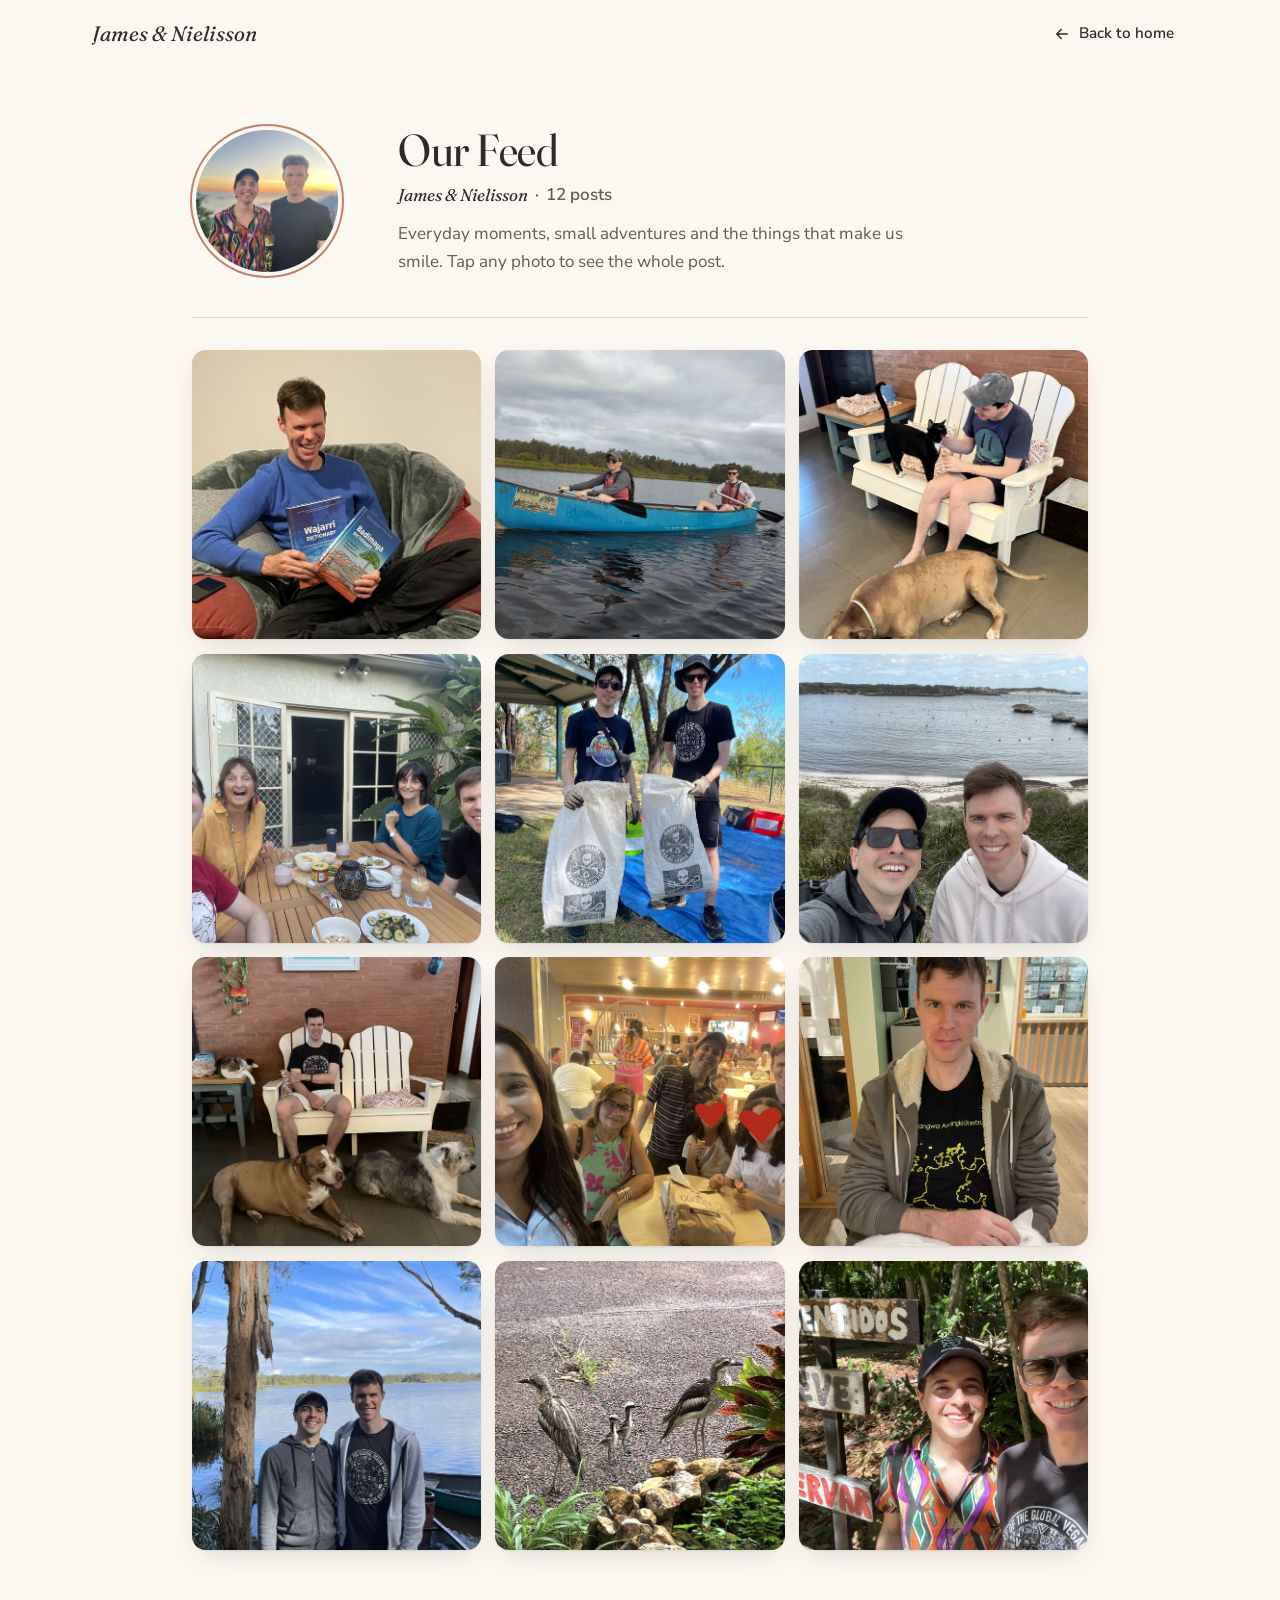
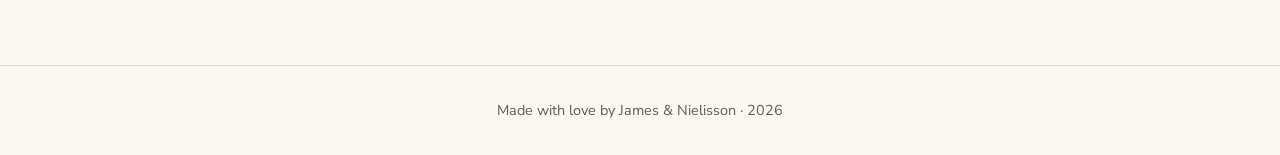
==== feed.html @ 9d200702 "all files" ====
<!doctype html>
<html lang="en">
<head>
  <meta charset="utf-8">
  <meta name="viewport" content="width=device-width, initial-scale=1">
  <!-- The title is filled in from js/content.js -->
  <title>Our Feed</title>
  <meta name="description" content="Little snapshots from our everyday life.">
  <meta name="theme-color" content="#FBF7F1">

  <link rel="preconnect" href="https://fonts.googleapis.com">
  <link rel="preconnect" href="https://fonts.gstatic.com" crossorigin>
  <link rel="stylesheet" href="https://fonts.googleapis.com/css2?family=Fraunces:ital,opsz,wght@0,9..144,400;0,9..144,500;1,9..144,400&family=Nunito+Sans:opsz,wght@6..12,400;6..12,600;6..12,700&display=swap">
  <link rel="stylesheet" href="css/styles.css">
</head>
<body>
  <a class="skip-link" href="#main">Skip to content</a>

  <!-- ============ TOP BAR ============ -->
  <header class="site-header" id="site-header">
    <nav class="nav container" aria-label="Main">
      <a class="nav__brand" href="index.html" data-content="names"></a>
      <a class="feed-back" href="index.html#feed" id="feed-back">
        <svg aria-hidden="true" viewBox="0 0 24 24" width="18" height="18"><path d="M19 12H5m0 0 6-6m-6 6 6 6" fill="none" stroke="currentColor" stroke-width="2" stroke-linecap="round" stroke-linejoin="round"/></svg>
        <span></span>
      </a>
    </nav>
  </header>

  <main id="main" class="feed-page">
    <div class="container container--feed">
      <!-- ============ PROFILE ============ -->
      <header class="feed-profile">
        <img class="feed-profile__avatar" id="feed-avatar" src="" alt="">
        <div>
          <h1 class="feed-profile__title" id="feed-page-title"></h1>
          <p class="feed-profile__meta">
            <span class="feed-profile__names" data-content="names"></span>
            <span aria-hidden="true">·</span>
            <span id="feed-count"></span>
          </p>
          <p class="feed-profile__intro" id="feed-page-intro"></p>
        </div>
      </header>

      <!-- ============ ALL POSTS ============ -->
      <ul class="feed-grid" id="feed-page-grid" role="list"></ul>
      <p class="feed-empty" id="feed-empty" hidden>No posts yet. Check back soon!</p>
    </div>
  </main>

  <footer class="site-footer">
    <div class="container">
      <p><span id="footer-text"></span> · <span id="footer-year"></span></p>
    </div>
  </footer>

  <!-- ============ ONE POST (opens over the page) ============ -->
  <dialog class="post-dialog" id="post-dialog" aria-label="Post">
    <div class="post-dialog__panel">
      <figure class="post-dialog__media" id="post-media">
        <img id="post-img" src="" alt="" draggable="false">
      </figure>
      <div class="post-dialog__body">
        <header class="post-dialog__header">
          <img class="post-dialog__avatar" id="post-avatar" src="" alt="">
          <div class="post-dialog__who">
            <strong data-content="names"></strong>
            <span id="post-place"></span>
          </div>
          <button class="icon-button" type="button" data-close-post aria-label="Close post">
            <svg aria-hidden="true" viewBox="0 0 24 24" width="22" height="22"><path d="M6 6l12 12M18 6 6 18" fill="none" stroke="currentColor" stroke-width="2" stroke-linecap="round"/></svg>
          </button>
        </header>
        <div class="post-dialog__text" id="post-text"></div>
        <footer class="post-dialog__footer">
          <time class="post-dialog__date" id="post-date"></time>
          <div class="post-dialog__nav">
            <button class="icon-button" type="button" id="post-prev" aria-label="Previous post">
              <svg aria-hidden="true" viewBox="0 0 24 24" width="22" height="22"><path d="M15 5l-7 7 7 7" fill="none" stroke="currentColor" stroke-width="2" stroke-linecap="round" stroke-linejoin="round"/></svg>
            </button>
            <span class="post-dialog__counter" id="post-counter" aria-live="polite"></span>
            <button class="icon-button" type="button" id="post-next" aria-label="Next post">
              <svg aria-hidden="true" viewBox="0 0 24 24" width="22" height="22"><path d="M9 5l7 7-7 7" fill="none" stroke="currentColor" stroke-width="2" stroke-linecap="round" stroke-linejoin="round"/></svg>
            </button>
          </div>
        </footer>
      </div>
    </div>
  </dialog>

  <noscript>
    <p class="noscript">This website needs JavaScript turned on to show its content.</p>
  </noscript>

  <!-- Your content first, then the code that builds the page from it -->
  <script src="js/content.js"></script>
  <script src="js/feed-posts.js"></script>
  <script src="js/feed.js"></script>
</body>
</html>
---- css/styles.css ----
/* =====================================================================
   STYLES
   Colours and fonts are defined once below (":root") — change them
   there and the whole site follows.
   ===================================================================== */

:root {
  /* Colours */
  --cream: #fbf7f1;       /* page background */
  --sand: #f3ebdf;        /* tinted section background */
  --beige: #e4d6c2;       /* lines & borders */
  --ink: #2f2a25;         /* main text */
  --muted: #655a50;       /* softer text */
  --sage: #7a8f6f;        /* decorative green */
  --sage-dark: #4c5f45;   /* buttons, links */
  --sage-darker: #3c4c36;
  --clay: #c08268;        /* decorative accent */
  --clay-dark: #8c5039;   /* small accent text */
  --white: #fff;

  /* Fonts */
  --font-heading: "Fraunces", Georgia, "Times New Roman", serif;
  --font-body: "Nunito Sans", "Segoe UI", system-ui, -apple-system, Arial, sans-serif;

  /* Sizes */
  --radius: 18px;
  --radius-lg: 28px;
  --shadow: 0 1px 2px rgba(47, 42, 37, .06), 0 10px 30px -12px rgba(47, 42, 37, .22);
  --shadow-lg: 0 2px 4px rgba(47, 42, 37, .06), 0 24px 50px -20px rgba(47, 42, 37, .35);
  --header-h: 68px;
  --gutter: clamp(1rem, 4vw, 2rem);
  --section-space: clamp(4rem, 9vw, 7.5rem);
  --ease: cubic-bezier(.2, .7, .2, 1);
}

/* ---------- Base ---------- */
*, *::before, *::after { box-sizing: border-box; }

html {
  scroll-behavior: smooth;
  scroll-padding-top: var(--header-h);
  -webkit-text-size-adjust: 100%;
}

body {
  margin: 0;
  background: var(--cream);
  color: var(--ink);
  font-family: var(--font-body);
  font-size: clamp(1rem, .96rem + .2vw, 1.0625rem);
  line-height: 1.7;
  -webkit-font-smoothing: antialiased;
}

img { display: block; max-width: 100%; height: auto; }
figure { margin: 0; }
h1, h2, h3 {
  font-family: var(--font-heading);
  font-weight: 400;
  line-height: 1.15;
  margin: 0 0 .5em;
  letter-spacing: -.01em;
  font-variation-settings: "opsz" 96;
}
p { margin: 0 0 1em; }
p:last-child { margin-bottom: 0; }
a { color: var(--sage-dark); }
:where(ul[role="list"]) { list-style: none; margin: 0; padding: 0; }
button { font: inherit; color: inherit; }

:focus-visible {
  outline: 3px solid var(--clay);
  outline-offset: 3px;
  border-radius: 6px;
}

.visually-hidden {
  position: absolute !important;
  width: 1px; height: 1px;
  overflow: hidden; clip: rect(0 0 0 0);
  white-space: nowrap;
}

.skip-link {
  position: absolute; left: 1rem; top: -100px; z-index: 100;
  background: var(--sage-dark); color: var(--white);
  padding: .6rem 1rem; border-radius: 8px; text-decoration: none;
}
.skip-link:focus { top: 1rem; }

.container {
  width: 100%;
  max-width: 1160px;
  margin-inline: auto;
  padding-inline: var(--gutter);
}
.container--narrow { max-width: 880px; }

/* ---------- Buttons ---------- */
.button {
  display: inline-flex; align-items: center; gap: .6rem;
  min-height: 48px;
  padding: .8rem 1.6rem;
  border: 2px solid var(--sage-dark);
  border-radius: 999px;
  background: var(--sage-dark);
  color: var(--white);
  font-weight: 700;
  letter-spacing: .01em;
  text-decoration: none;
  cursor: pointer;
  transition: background-color .25s var(--ease), transform .25s var(--ease), box-shadow .25s var(--ease);
}
.button:hover { background: var(--sage-darker); border-color: var(--sage-darker); transform: translateY(-2px); box-shadow: var(--shadow); }
.button--ghost { background: transparent; color: var(--sage-dark); }
.button--ghost:hover { background: var(--sage-dark); color: var(--white); }

.icon-button {
  display: inline-grid; place-items: center;
  width: 48px; height: 48px;
  flex-shrink: 0;
  border: 0; border-radius: 50%;
  background: var(--sand);
  color: var(--ink);
  cursor: pointer;
  transition: background-color .2s, transform .2s;
}
.icon-button:hover { background: var(--beige); }
.icon-button--light { background: rgba(255, 255, 255, .14); color: var(--white); }
.icon-button--light:hover { background: rgba(255, 255, 255, .28); }

/* ---------- Header / menu ---------- */
.site-header {
  position: sticky; top: 0; z-index: 50;
  height: var(--header-h);
  background: rgba(251, 247, 241, .86);
  -webkit-backdrop-filter: saturate(1.4) blur(12px);
  backdrop-filter: saturate(1.4) blur(12px);
  border-bottom: 1px solid transparent;
  transition: border-color .3s, box-shadow .3s;
}
.site-header.is-scrolled { border-bottom-color: var(--beige); box-shadow: 0 6px 20px -16px rgba(47, 42, 37, .4); }

.nav { display: flex; align-items: center; justify-content: space-between; height: 100%; }
.nav__brand {
  font-family: var(--font-heading);
  font-style: italic;
  font-size: 1.3rem;
  color: var(--ink);
  text-decoration: none;
  white-space: nowrap;
  overflow: hidden;
  text-overflow: ellipsis;
}
.nav__menu { display: flex; gap: .25rem; list-style: none; margin: 0; padding: 0; }
.nav__menu a {
  position: relative;
  display: block;
  padding: .55rem .9rem;
  border-radius: 999px;
  color: var(--ink);
  font-weight: 600;
  font-size: .95rem;
  text-decoration: none;
  transition: background-color .2s, color .2s;
}
.nav__menu a:hover { background: var(--sand); }
.nav__menu a.is-active { color: var(--sage-dark); background: #e8ede3; }

.nav__toggle {
  display: none;
  width: 48px; height: 48px;
  border: 0; border-radius: 50%;
  background: transparent;
  cursor: pointer;
}
.nav__toggle-bars,
.nav__toggle-bars::before,
.nav__toggle-bars::after {
  display: block;
  width: 22px; height: 2px;
  margin-inline: auto;
  background: var(--ink);
  border-radius: 2px;
  transition: transform .3s var(--ease), opacity .2s;
}
.nav__toggle-bars { position: relative; }
.nav__toggle-bars::before, .nav__toggle-bars::after { content: ""; position: absolute; left: 0; }
.nav__toggle-bars::before { top: -7px; }
.nav__toggle-bars::after { top: 7px; }
.nav__toggle[aria-expanded="true"] .nav__toggle-bars { background: transparent; }
.nav__toggle[aria-expanded="true"] .nav__toggle-bars::before { transform: translateY(7px) rotate(45deg); }
.nav__toggle[aria-expanded="true"] .nav__toggle-bars::after { transform: translateY(-7px) rotate(-45deg); }

@media (max-width: 760px) {
  .nav__toggle { display: block; }
  .nav__menu {
    position: absolute; left: 0; right: 0; top: var(--header-h);
    flex-direction: column; gap: 0;
    padding: .5rem var(--gutter) 1.25rem;
    background: var(--cream);
    border-bottom: 1px solid var(--beige);
    box-shadow: 0 20px 30px -20px rgba(47, 42, 37, .35);
    visibility: hidden;
    opacity: 0;
    transform: translateY(-8px);
    transition: opacity .25s var(--ease), transform .25s var(--ease), visibility 0s .25s;
  }
  .nav__menu.is-open { visibility: visible; opacity: 1; transform: none; transition-delay: 0s; }
  .nav__menu a { padding: .9rem 1rem; font-size: 1.05rem; border-radius: 12px; }
}

/* ---------- Sections ---------- */
.section { padding-block: var(--section-space); }
.section--tint { background: var(--sand); }

.section__header { text-align: center; max-width: 640px; margin: 0 auto clamp(2.5rem, 5vw, 3.5rem); }
.section__title { font-size: clamp(2rem, 1.5rem + 2.2vw, 3rem); }
.section__title::after {
  content: "";
  display: block;
  width: 48px; height: 2px;
  margin: .9rem auto 0;
  background: var(--clay);
  border-radius: 2px;
}
.section__intro { color: var(--muted); font-size: 1.08em; }

.eyebrow {
  margin-bottom: .9rem;
  color: var(--clay-dark);
  font-size: .85rem;
  font-weight: 700;
  letter-spacing: .14em;
  text-transform: uppercase;
}

/* ---------- 1. Hero ---------- */
.hero { padding-block: clamp(2.5rem, 6vw, 5rem) clamp(4rem, 8vw, 6rem); overflow: hidden; }
.hero__inner {
  display: grid;
  grid-template-columns: 1.05fr .95fr;
  align-items: center;
  gap: clamp(2rem, 6vw, 5rem);
}
.hero__title { font-size: clamp(2.6rem, 1.6rem + 4.4vw, 4.6rem); margin-bottom: 1.4rem; }
.hero__intro { max-width: 34rem; color: var(--muted); font-size: 1.15em; margin-bottom: 2.2rem; }

.hero__media { position: relative; max-width: 480px; justify-self: center; width: 100%; }
.hero__media::before {           /* soft offset outline behind the photo */
  content: "";
  position: absolute; inset: 0;
  border: 1.5px solid var(--clay);
  border-radius: 999px 999px var(--radius-lg) var(--radius-lg);
  transform: translate(18px, 18px);
  opacity: .55;
}
.hero__media::after {            /* small decorative circle */
  content: "";
  position: absolute;
  width: 110px; height: 110px;
  left: -40px; bottom: 12%;
  border-radius: 50%;
  background: #dfe5d6;
  z-index: -1;
}
.hero__media img {
  position: relative;
  width: 100%;
  aspect-ratio: 4 / 5;
  object-fit: cover;
  border-radius: 999px 999px var(--radius-lg) var(--radius-lg);
  box-shadow: var(--shadow-lg);
  background: var(--sand);
}

@media (max-width: 820px) {
  .hero__inner { grid-template-columns: 1fr; text-align: center; }
  .hero__intro { margin-inline: auto; }
  .hero__media { order: -1; max-width: min(300px, 72vw); }
  .hero__media::before { transform: translate(12px, 12px); }
  .hero__media::after { width: 80px; height: 80px; left: -24px; }
}

/* ---------- 2. Video ---------- */
.video__frame {
  position: relative;
  aspect-ratio: 16 / 9;
  border-radius: var(--radius-lg);
  overflow: hidden;
  background: #2f2a25;
  box-shadow: var(--shadow-lg);
}
.video__frame video,
.video__frame iframe {
  position: absolute; inset: 0;
  width: 100%; height: 100%;
  border: 0;
  background: #000;
}
.video__frame video { object-fit: contain; }
.video__soon {
  position: absolute; inset: 0;
  display: grid; place-content: center; justify-items: center;
  gap: 1rem;
  padding: 1.5rem;
  text-align: center;
  color: var(--ink);
  background:
    radial-gradient(circle at 75% 25%, rgba(255, 255, 255, .6) 0 12%, transparent 12.5%),
    linear-gradient(160deg, #efe4d4, #d9c3a8);
}
.video__soon-icon {
  display: grid; place-items: center;
  width: 72px; height: 72px;
  border-radius: 50%;
  background: var(--white);
  color: var(--sage-dark);
  box-shadow: var(--shadow);
}
.video__soon p { font-family: var(--font-heading); font-size: clamp(1.1rem, 1rem + .8vw, 1.5rem); margin: 0; }
.video__caption { margin-top: 1.25rem; text-align: center; color: var(--muted); font-style: italic; }

/* ---------- 3. Story ---------- */
.story__chapters { display: grid; gap: clamp(3.5rem, 8vw, 6rem); }
.chapter {
  display: grid;
  grid-template-columns: 1fr 1fr;
  align-items: center;
  gap: clamp(2rem, 6vw, 5rem);
}
.chapter:nth-child(even) .chapter__media { order: 2; }
.chapter__media { position: relative; }
.chapter__media img {
  width: 100%;
  aspect-ratio: 4 / 5;
  max-height: 560px;
  object-fit: cover;
  border-radius: var(--radius-lg);
  box-shadow: var(--shadow);
  background: var(--sand);
}
.chapter__number {
  display: block;
  margin-bottom: .6rem;
  font-family: var(--font-heading);
  font-style: italic;
  font-size: 1.05rem;
  color: var(--clay-dark);
}
.chapter__title { font-size: clamp(1.7rem, 1.3rem + 1.6vw, 2.4rem); }
.chapter__text { color: var(--muted); max-width: 32rem; }

@media (max-width: 760px) {
  .chapter { grid-template-columns: 1fr; gap: 1.5rem; }
  .chapter:nth-child(even) .chapter__media { order: 0; }
  .chapter__media img { aspect-ratio: 4 / 3; }
}

/* ---------- 4. Albums ---------- */
.albums__grid {
  display: grid;
  grid-template-columns: repeat(auto-fill, minmax(min(100%, 300px), 1fr));
  gap: clamp(1.25rem, 3vw, 2rem);
}
.album-card {
  position: relative;
  display: flex; flex-direction: column;
  height: 100%;
  background: var(--white);
  border-radius: var(--radius);
  overflow: hidden;
  box-shadow: var(--shadow);
  transition: transform .35s var(--ease), box-shadow .35s var(--ease);
}
.album-card:hover, .album-card:focus-within { transform: translateY(-6px); box-shadow: var(--shadow-lg); }
.album-card__cover { position: relative; overflow: hidden; aspect-ratio: 4 / 3; background: var(--sand); }
.album-card__cover img {
  width: 100%; height: 100%;
  object-fit: cover;
  transition: transform .6s var(--ease);
}
.album-card:hover .album-card__cover img { transform: scale(1.05); }
.album-card__count {
  position: absolute; right: .8rem; top: .8rem;
  display: inline-flex; align-items: center; gap: .35rem;
  padding: .3rem .7rem;
  border-radius: 999px;
  background: rgba(255, 255, 255, .92);
  color: var(--ink);
  font-size: .8rem; font-weight: 700;
}
.album-card__body { display: flex; flex-direction: column; flex: 1; padding: 1.4rem 1.5rem 1.5rem; }
.album-card__title { font-size: 1.45rem; margin-bottom: .3rem; }
.album-card__desc { color: var(--muted); margin-bottom: 1.2rem; }
.album-card__open {
  margin-top: auto;
  align-self: flex-start;
  display: inline-flex; align-items: center; gap: .45rem;
  padding: 0;
  border: 0;
  background: none;
  color: var(--sage-dark);
  font-weight: 700;
  cursor: pointer;
}
.album-card__open::after {       /* makes the whole card clickable */
  content: "";
  position: absolute; inset: 0;
  border-radius: var(--radius);
}
.album-card__open:focus-visible { outline: none; }
.album-card__open:focus-visible::after { outline: 3px solid var(--clay); outline-offset: 3px; }
.album-card__open svg { transition: transform .3s var(--ease); }
.album-card:hover .album-card__open svg { transform: translateX(4px); }

/* ---------- Album dialog ---------- */
dialog { padding: 0; border: 0; color: inherit; }
dialog::backdrop { background: rgba(35, 31, 27, .6); }

.album-dialog {
  width: min(1100px, calc(100% - 2rem));
  max-width: none;
  max-height: calc(100dvh - 2rem);
  border-radius: var(--radius-lg);
  background: var(--cream);
  box-shadow: var(--shadow-lg);
  overflow: hidden;
}
.album-dialog[open] { display: flex; animation: pop-in .3s var(--ease); }
.album-dialog::backdrop { -webkit-backdrop-filter: blur(4px); backdrop-filter: blur(4px); }
.album-dialog__panel { display: flex; flex-direction: column; width: 100%; max-height: calc(100dvh - 2rem); }
.album-dialog__header {
  display: flex; align-items: flex-start; justify-content: space-between; gap: 1rem;
  padding: 1.5rem clamp(1.25rem, 3vw, 2rem) 1.25rem;
  border-bottom: 1px solid var(--beige);
}
.album-dialog__title { font-size: clamp(1.6rem, 1.3rem + 1.2vw, 2.2rem); margin-bottom: .2rem; }
.album-dialog__desc { color: var(--muted); }
.album-dialog__grid {
  display: grid;
  grid-template-columns: repeat(auto-fill, minmax(min(46%, 200px), 1fr));
  gap: .75rem;
  padding: clamp(1rem, 3vw, 2rem);
  overflow-y: auto;
  overscroll-behavior: contain;
}
.thumb {
  display: block;
  width: 100%;
  aspect-ratio: 1;
  padding: 0;
  border: 0;
  border-radius: 12px;
  overflow: hidden;
  background: var(--sand);
  cursor: zoom-in;
}
.thumb img { width: 100%; height: 100%; object-fit: cover; transition: transform .45s var(--ease), opacity .3s; }
.thumb:hover img { transform: scale(1.06); opacity: .92; }
.album-photo { display: flex; flex-direction: column; gap: .45rem; }
.album-photo__caption { margin: 0; padding: 0 .15rem; font-size: .9rem; line-height: 1.4; color: var(--muted); }

@media (max-width: 600px) {
  .album-dialog { width: 100%; max-height: 100dvh; height: 100dvh; border-radius: 0; margin: 0; }
  .album-dialog__panel { max-height: 100dvh; }
  .album-dialog__grid { gap: .5rem; }
}

/* ---------- Photo viewer ---------- */
.viewer {
  width: 100%; height: 100%;
  max-width: none; max-height: none;
  margin: 0;
  background: rgb(24, 21, 18);
  color: var(--white);
}
.viewer[open] { display: grid; grid-template-rows: auto 1fr; animation: fade-in .25s ease; }
.viewer::backdrop { background: transparent; }
.viewer__top {
  display: flex; align-items: center; justify-content: space-between;
  padding: .75rem clamp(.75rem, 3vw, 1.5rem);
}
.viewer__counter { margin: 0; font-size: .95rem; letter-spacing: .06em; opacity: .85; }
.viewer__stage {
  display: flex; flex-direction: column; align-items: center; justify-content: center;
  gap: .9rem;
  min-height: 0;
  padding: 0 clamp(.5rem, 8vw, 6.5rem) clamp(1rem, 3vw, 2rem);
  touch-action: pan-y pinch-zoom;
}
.viewer__img {
  max-width: 100%;
  max-height: calc(100dvh - 9rem);
  width: auto; height: auto;
  object-fit: contain;
  border-radius: 6px;
  user-select: none;
  -webkit-user-drag: none;
  transition: opacity .2s ease;
}
.viewer__img.is-loading { opacity: 0; }
.viewer__caption {
  max-width: 44rem;
  min-height: 1.5em;
  text-align: center;
  font-family: var(--font-heading);
  font-style: italic;
  font-size: 1.1rem;
  opacity: .9;
}
.viewer__nav {
  position: fixed; top: 50%;
  width: 56px; height: 56px;
  transform: translateY(-50%);
}
.viewer__nav--prev { left: clamp(.5rem, 2vw, 1.5rem); }
.viewer__nav--next { right: clamp(.5rem, 2vw, 1.5rem); }
.viewer__nav[hidden] { display: none; }

@media (max-width: 600px) {
  .viewer__stage { padding-inline: .5rem; padding-bottom: 5.5rem; }
  .viewer__img { max-height: calc(100dvh - 12rem); }
  .viewer__nav { top: auto; bottom: 1.25rem; transform: none; }
  .viewer__nav--prev { left: calc(50% - 72px); }
  .viewer__nav--next { right: calc(50% - 72px); }
}

/* ---------- 5. More about us ---------- */
.more__grid {
  display: grid;
  grid-template-columns: repeat(auto-fill, minmax(min(100%, 290px), 1fr));
  gap: clamp(1rem, 2.5vw, 1.5rem);
}
.more-card {
  height: 100%;
  padding: 1.75rem;
  border: 1px solid var(--beige);
  border-radius: var(--radius);
  background: var(--white);
  transition: border-color .3s, transform .3s var(--ease);
}
.more-card:hover { border-color: var(--sage); transform: translateY(-3px); }
.more-card__icon {
  display: grid; place-items: center;
  width: 52px; height: 52px;
  margin-bottom: 1.1rem;
  border-radius: 50%;
  background: #e8ede3;
  color: var(--sage-dark);
}
.more-card:nth-child(3n+2) .more-card__icon { background: #f5e6de; color: var(--clay-dark); }
.more-card:nth-child(3n+3) .more-card__icon { background: #f4ecd9; color: #7a5b22; }
.more-card__title { font-size: 1.35rem; margin-bottom: .45rem; }
.more-card__text { color: var(--muted); }
.more-card__img {
  width: 100%;
  aspect-ratio: 16 / 9;
  object-fit: cover;
  margin-top: 1.25rem;
  border-radius: 12px;
  background: var(--sand);
}

/* ---------- 5b. Feed (Home preview + Feed page grid) ---------- */
.feed-preview { padding-top: 0; }   /* follows "More About Us", which already leaves space */
.feed-grid {
  display: grid;
  grid-template-columns: repeat(3, 1fr);
  gap: clamp(4px, 1.2vw, .9rem);
}
@media (min-width: 900px) {
  .feed-grid--preview { grid-template-columns: repeat(6, 1fr); }
}
.feed-tile {
  position: relative;
  display: block;
  width: 100%;
  aspect-ratio: 1;
  padding: 0;
  border: 0;
  border-radius: 14px;
  overflow: hidden;
  background: var(--sand);
  box-shadow: var(--shadow);
  cursor: pointer;
}
.feed-tile img { width: 100%; height: 100%; object-fit: cover; transition: transform .6s var(--ease); }
.feed-tile:hover img, .feed-tile:focus-visible img { transform: scale(1.06); }
.feed-tile__overlay {
  position: absolute; inset: 0;
  display: flex; flex-direction: column; justify-content: flex-end; gap: .2rem;
  padding: .85rem;
  text-align: left;
  color: var(--white);
  background: linear-gradient(to top, rgba(35, 31, 27, .78), rgba(35, 31, 27, 0) 65%);
  opacity: 0;
  transition: opacity .3s var(--ease);
}
.feed-tile:hover .feed-tile__overlay, .feed-tile:focus-visible .feed-tile__overlay { opacity: 1; }
.feed-tile__date { font-size: .72rem; font-weight: 700; letter-spacing: .1em; text-transform: uppercase; opacity: .85; }
.feed-tile__text {
  display: -webkit-box;
  -webkit-line-clamp: 2;
  -webkit-box-orient: vertical;
  overflow: hidden;
  font-size: .85rem;
  line-height: 1.35;
}
.feed-preview__more { margin-top: clamp(2rem, 4vw, 2.75rem); text-align: center; }

@media (max-width: 600px) {
  .feed-tile { border-radius: 8px; box-shadow: none; }
  .feed-tile__overlay { display: none; }   /* touch screens: tap opens the post instead */
}

/* ---------- Feed page ---------- */
.feed-back {
  display: inline-flex; align-items: center; gap: .45rem;
  flex-shrink: 0;
  padding: .55rem .9rem;
  border-radius: 999px;
  color: var(--ink);
  font-weight: 600;
  font-size: .95rem;
  text-decoration: none;
  transition: background-color .2s;
}
.feed-back:hover { background: var(--sand); }

.feed-page { padding-block: clamp(2rem, 5vw, 3.5rem) var(--section-space); }
.container--feed { max-width: 960px; }
.feed-profile {
  display: flex; align-items: center;
  gap: clamp(1.25rem, 5vw, 3.5rem);
  padding-bottom: clamp(1.75rem, 4vw, 2.5rem);
  margin-bottom: clamp(1.25rem, 3vw, 2rem);
  border-bottom: 1px solid var(--beige);
}
.feed-profile__avatar {
  flex-shrink: 0;
  width: clamp(92px, 18vw, 150px);
  aspect-ratio: 1;
  object-fit: cover;
  padding: 4px;
  border-radius: 50%;
  background: var(--cream);
  box-shadow: 0 0 0 2px var(--clay);   /* the "story ring" */
}
.feed-profile__title { font-size: clamp(2rem, 1.5rem + 2vw, 2.8rem); margin-bottom: .35rem; }
.feed-profile__meta { display: flex; flex-wrap: wrap; gap: .45rem; margin-bottom: .6rem; color: var(--muted); font-weight: 600; }
.feed-profile__names { font-family: var(--font-heading); font-style: italic; font-weight: 400; color: var(--ink); }
.feed-profile__intro { max-width: 34rem; color: var(--muted); }
.feed-empty { padding-block: 3rem; text-align: center; color: var(--muted); }

@media (max-width: 600px) {
  .feed-profile { flex-direction: column; text-align: center; }
  .feed-profile__meta { justify-content: center; }
  .feed-back span { display: none; }   /* just the arrow on small screens */
  .feed-back { padding: .7rem; }
}

/* ---------- Post window ---------- */
.post-dialog {
  width: min(1040px, calc(100% - 2rem));
  max-width: none;
  max-height: calc(100dvh - 2rem);
  border-radius: var(--radius-lg);
  background: var(--cream);
  box-shadow: var(--shadow-lg);
  overflow: hidden;
}
.post-dialog[open] { display: flex; animation: pop-in .3s var(--ease); }
.post-dialog::backdrop { -webkit-backdrop-filter: blur(4px); backdrop-filter: blur(4px); }
.post-dialog__panel {
  display: grid;
  grid-template-columns: minmax(0, 1.5fr) minmax(280px, 1fr);
  width: 100%;
  max-height: calc(100dvh - 2rem);
}
.post-dialog__media {
  display: grid; place-items: center;
  min-height: 0;
  background: rgb(24, 21, 18);
  touch-action: pan-y pinch-zoom;
}
.post-dialog__media img {
  width: 100%;
  max-height: calc(100dvh - 2rem);
  object-fit: contain;
  user-select: none;
  -webkit-user-drag: none;
  transition: opacity .2s ease;
}
.post-dialog__media img.is-loading { opacity: 0; }
.post-dialog__body { display: flex; flex-direction: column; min-height: 0; }
.post-dialog__header {
  display: flex; align-items: center; gap: .75rem;
  padding: .9rem 1rem .9rem 1.25rem;
  border-bottom: 1px solid var(--beige);
}
.post-dialog__avatar { width: 42px; height: 42px; border-radius: 50%; object-fit: cover; box-shadow: 0 0 0 2px var(--cream), 0 0 0 3.5px var(--clay); }
.post-dialog__who { display: flex; flex-direction: column; flex: 1; min-width: 0; line-height: 1.3; }
.post-dialog__who strong { font-family: var(--font-heading); font-style: italic; font-weight: 400; font-size: 1.1rem; }
.post-dialog__who span { color: var(--muted); font-size: .85rem; }
.post-dialog__text { flex: 1; padding: 1.25rem; overflow-y: auto; font-size: 1.05em; }
.post-dialog__footer {
  display: flex; align-items: center; justify-content: space-between; gap: 1rem;
  padding: .75rem 1rem .75rem 1.25rem;
  border-top: 1px solid var(--beige);
}
.post-dialog__date { color: var(--muted); font-size: .78rem; font-weight: 700; letter-spacing: .1em; text-transform: uppercase; }
.post-dialog__nav { display: flex; align-items: center; gap: .4rem; }
.post-dialog__nav [hidden] { display: none; }
.post-dialog__counter { min-width: 3.5em; text-align: center; color: var(--muted); font-size: .9rem; }

@media (max-width: 760px) {
  .post-dialog { width: 100%; height: 100dvh; max-height: 100dvh; border-radius: 0; margin: 0; }
  .post-dialog__panel { grid-template-columns: 1fr; grid-template-rows: auto auto 1fr auto; max-height: 100dvh; }
  .post-dialog__body { display: contents; }
  .post-dialog__header { order: -1; }
  .post-dialog__text { min-height: 0; }
  .post-dialog__media img { max-height: 62dvh; }
}

/* ---------- 6. Closing ---------- */
.closing__inner { text-align: center; }
.closing__collage {
  display: flex; justify-content: center;
  margin-bottom: clamp(2.5rem, 5vw, 3.5rem);
}
.closing__collage img {
  width: clamp(110px, 24vw, 210px);
  aspect-ratio: 4 / 5;
  object-fit: cover;
  border: 6px solid var(--white);
  border-radius: 14px;
  box-shadow: var(--shadow);
  background: var(--white);
}
.closing__collage img:nth-child(1) { transform: rotate(-5deg) translateX(18px); }
.closing__collage img:nth-child(2) { position: relative; z-index: 1; transform: translateY(-14px); }
.closing__collage img:nth-child(3) { transform: rotate(5deg) translateX(-18px); }
.closing__collage img:only-child { transform: none; }
.closing__text { max-width: 36rem; margin: 0 auto 1.5rem; color: var(--muted); font-size: 1.1em; }
.closing__signature {
  margin-bottom: 2.5rem;
  font-family: var(--font-heading);
  font-style: italic;
  font-size: 1.35rem;
  color: var(--ink);
}

/* ---------- Footer ---------- */
.site-footer {
  padding-block: 2rem;
  text-align: center;
  color: var(--muted);
  font-size: .9rem;
  border-top: 1px solid var(--beige);
}

.noscript { padding: 2rem; text-align: center; }

/* ---------- Gentle reveal on scroll ---------- */
.reveal { opacity: 0; transform: translateY(24px); transition: opacity .8s var(--ease), transform .8s var(--ease); }
.reveal.is-visible { opacity: 1; transform: none; }

@keyframes pop-in { from { opacity: 0; transform: translateY(16px) scale(.98); } }
@keyframes fade-in { from { opacity: 0; } }

/* ---------- Respect "reduce motion" settings ---------- */
@media (prefers-reduced-motion: reduce) {
  html { scroll-behavior: auto; }
  *, *::before, *::after {
    animation-duration: .01ms !important;
    transition-duration: .01ms !important;
  }
  .reveal { opacity: 1; transform: none; }
}
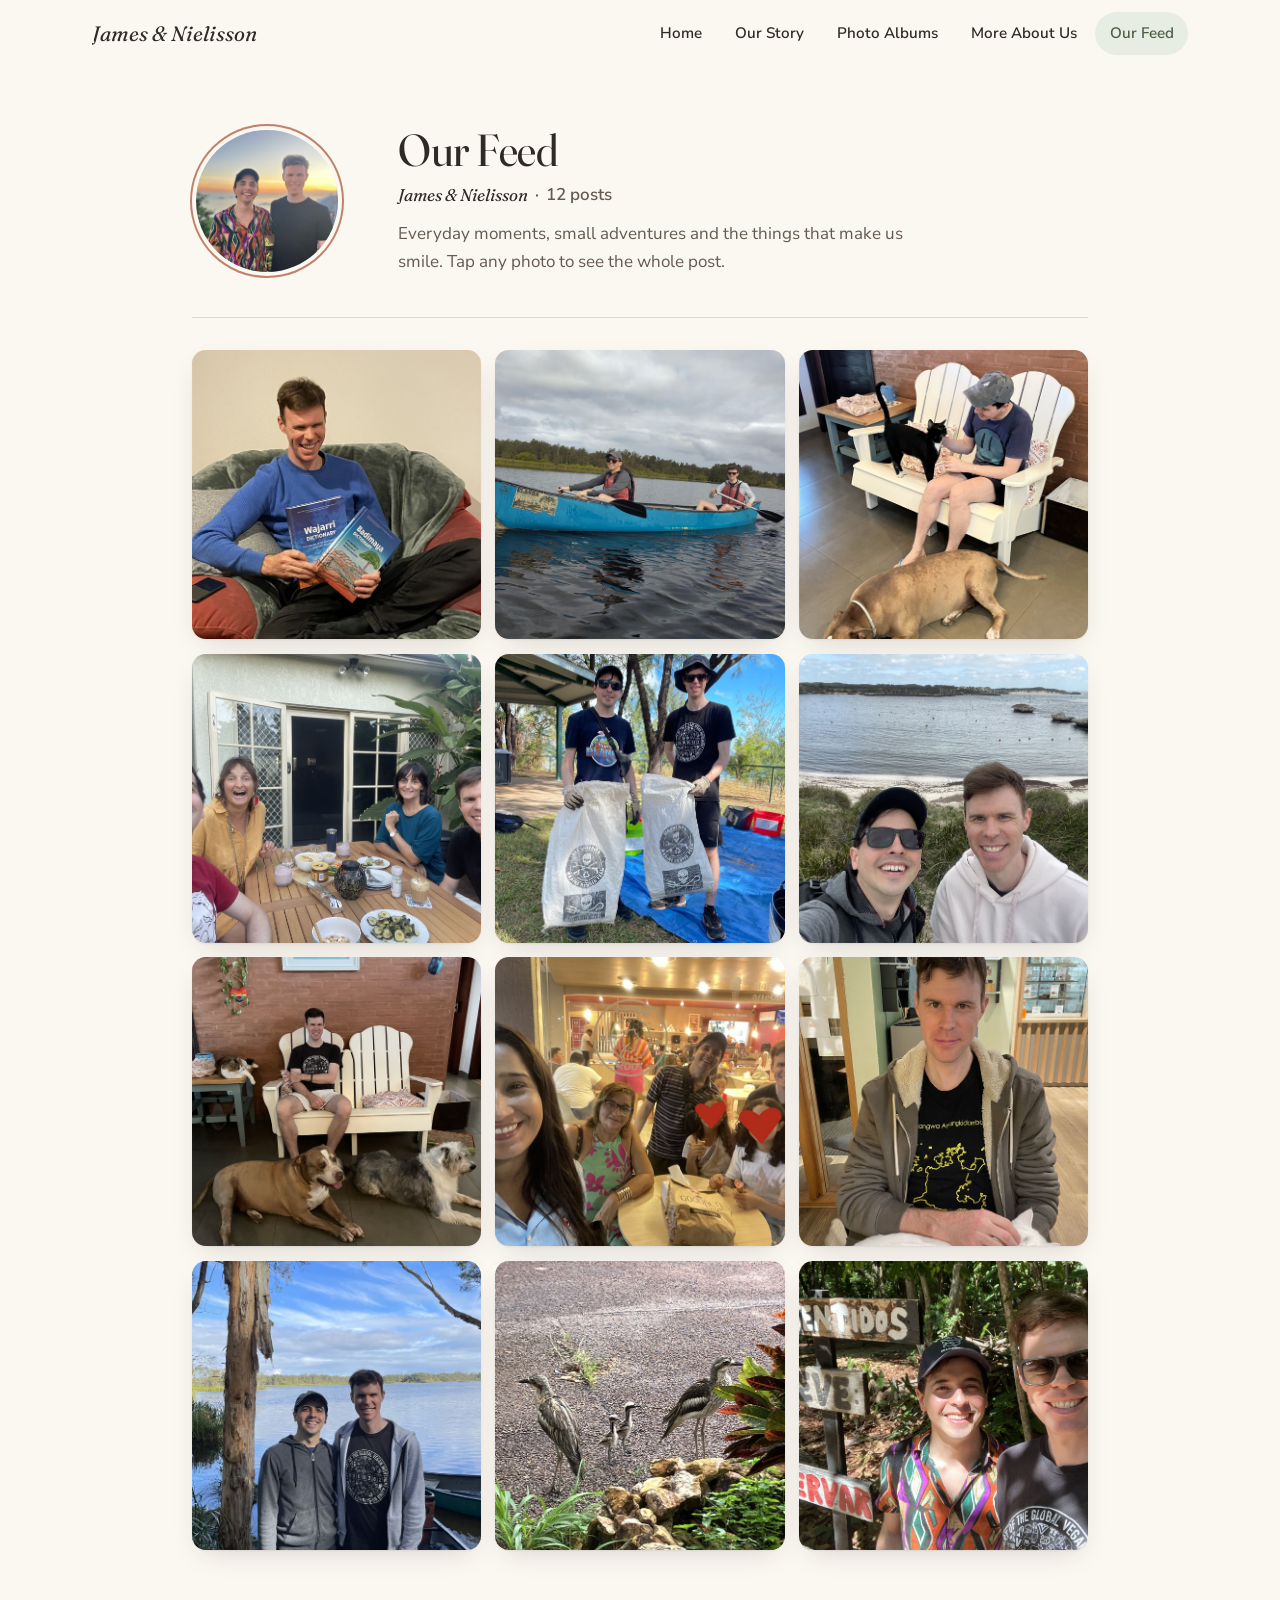
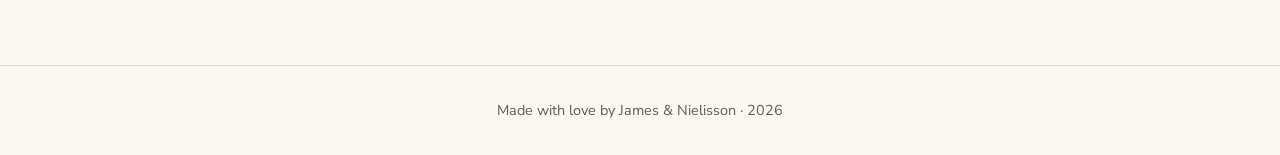
==== commit de09c44f: "maj" ====
--- a/feed.html
+++ b/feed.html
@@ -20,10 +20,17 @@
   <header class="site-header" id="site-header">
     <nav class="nav container" aria-label="Main">
       <a class="nav__brand" href="index.html" data-content="names"></a>
-      <a class="feed-back" href="index.html#feed" id="feed-back">
-        <svg aria-hidden="true" viewBox="0 0 24 24" width="18" height="18"><path d="M19 12H5m0 0 6-6m-6 6 6 6" fill="none" stroke="currentColor" stroke-width="2" stroke-linecap="round" stroke-linejoin="round"/></svg>
-        <span></span>
-      </a>
+      <button class="nav__toggle" type="button" aria-expanded="false" aria-controls="nav-menu">
+        <span class="nav__toggle-bars" aria-hidden="true"></span>
+        <span class="visually-hidden">Menu</span>
+      </button>
+      <ul class="nav__menu" id="nav-menu">
+        <li><a href="index.html#home" data-menu="home"></a></li>
+        <li><a href="index.html#our-story" data-menu="story"></a></li>
+        <li><a href="index.html#albums" data-menu="albums"></a></li>
+        <li><a href="index.html#more" data-menu="more"></a></li>
+        <li><a href="feed.html" data-menu="feed" class="is-active" aria-current="page"></a></li>
+      </ul>
     </nav>
   </header>
 
--- a/css/styles.css
+++ b/css/styles.css
@@ -192,7 +192,7 @@
 .nav__toggle[aria-expanded="true"] .nav__toggle-bars::before { transform: translateY(7px) rotate(45deg); }
 .nav__toggle[aria-expanded="true"] .nav__toggle-bars::after { transform: translateY(-7px) rotate(-45deg); }
 
-@media (max-width: 760px) {
+@media (max-width: 880px) {   /* below this the menu folds into the ☰ button */
   .nav__toggle { display: block; }
   .nav__menu {
     position: absolute; left: 0; right: 0; top: var(--header-h);
@@ -274,7 +274,59 @@
   background: var(--sand);
 }
 
+/* Sneak peek of the newest Feed post */
+.hero-peek {
+  display: flex; align-items: center; gap: .9rem;
+  max-width: 26rem;
+  margin-top: 2rem;
+  padding: .55rem 1rem .55rem .55rem;
+  border: 1px solid var(--beige);
+  border-radius: var(--radius);
+  background: var(--white);
+  color: var(--ink);
+  text-align: left;
+  text-decoration: none;
+  box-shadow: var(--shadow);
+  transition: transform .3s var(--ease), border-color .3s, box-shadow .3s var(--ease);
+}
+.hero-peek[hidden] { display: none; }
+.hero-peek:hover { transform: translateY(-3px); border-color: var(--sage); box-shadow: var(--shadow-lg); }
+.hero-peek__thumb {
+  flex-shrink: 0;
+  width: 60px; height: 60px;
+  padding: 2px;
+  border-radius: 14px;
+  box-shadow: 0 0 0 2px var(--clay);   /* same "story ring" as the Feed page */
+}
+.hero-peek__thumb img { width: 100%; height: 100%; object-fit: cover; border-radius: 11px; background: var(--sand); }
+.hero-peek__body { display: flex; flex-direction: column; gap: .15rem; flex: 1; min-width: 0; }
+.hero-peek__label {
+  display: flex; align-items: center; gap: .45rem;
+  color: var(--clay-dark);
+  font-size: .72rem; font-weight: 700; letter-spacing: .1em; text-transform: uppercase;
+  line-height: 1.4;
+}
+.hero-peek__date { color: var(--muted); font-size: .8rem; line-height: 1.3; }
+.hero-peek__dot {
+  flex-shrink: 0;
+  width: 7px; height: 7px;
+  border-radius: 50%;
+  background: var(--sage);
+  box-shadow: 0 0 0 3px #e8ede3;
+}
+.hero-peek__text {
+  display: -webkit-box;
+  -webkit-line-clamp: 2;
+  -webkit-box-orient: vertical;
+  overflow: hidden;
+  font-size: .95rem;
+  line-height: 1.4;
+}
+.hero-peek__arrow { flex-shrink: 0; color: var(--sage-dark); transition: transform .3s var(--ease); }
+.hero-peek:hover .hero-peek__arrow { transform: translateX(4px); }
+
 @media (max-width: 820px) {
+  .hero-peek { margin-inline: auto; }
   .hero__inner { grid-template-columns: 1fr; text-align: center; }
   .hero__intro { margin-inline: auto; }
   .hero__media { order: -1; max-width: min(300px, 72vw); }
@@ -615,19 +667,6 @@
 }
 
 /* ---------- Feed page ---------- */
-.feed-back {
-  display: inline-flex; align-items: center; gap: .45rem;
-  flex-shrink: 0;
-  padding: .55rem .9rem;
-  border-radius: 999px;
-  color: var(--ink);
-  font-weight: 600;
-  font-size: .95rem;
-  text-decoration: none;
-  transition: background-color .2s;
-}
-.feed-back:hover { background: var(--sand); }
-
 .feed-page { padding-block: clamp(2rem, 5vw, 3.5rem) var(--section-space); }
 .container--feed { max-width: 960px; }
 .feed-profile {
@@ -656,8 +695,6 @@
 @media (max-width: 600px) {
   .feed-profile { flex-direction: column; text-align: center; }
   .feed-profile__meta { justify-content: center; }
-  .feed-back span { display: none; }   /* just the arrow on small screens */
-  .feed-back { padding: .7rem; }
 }
 
 /* ---------- Post window ---------- */
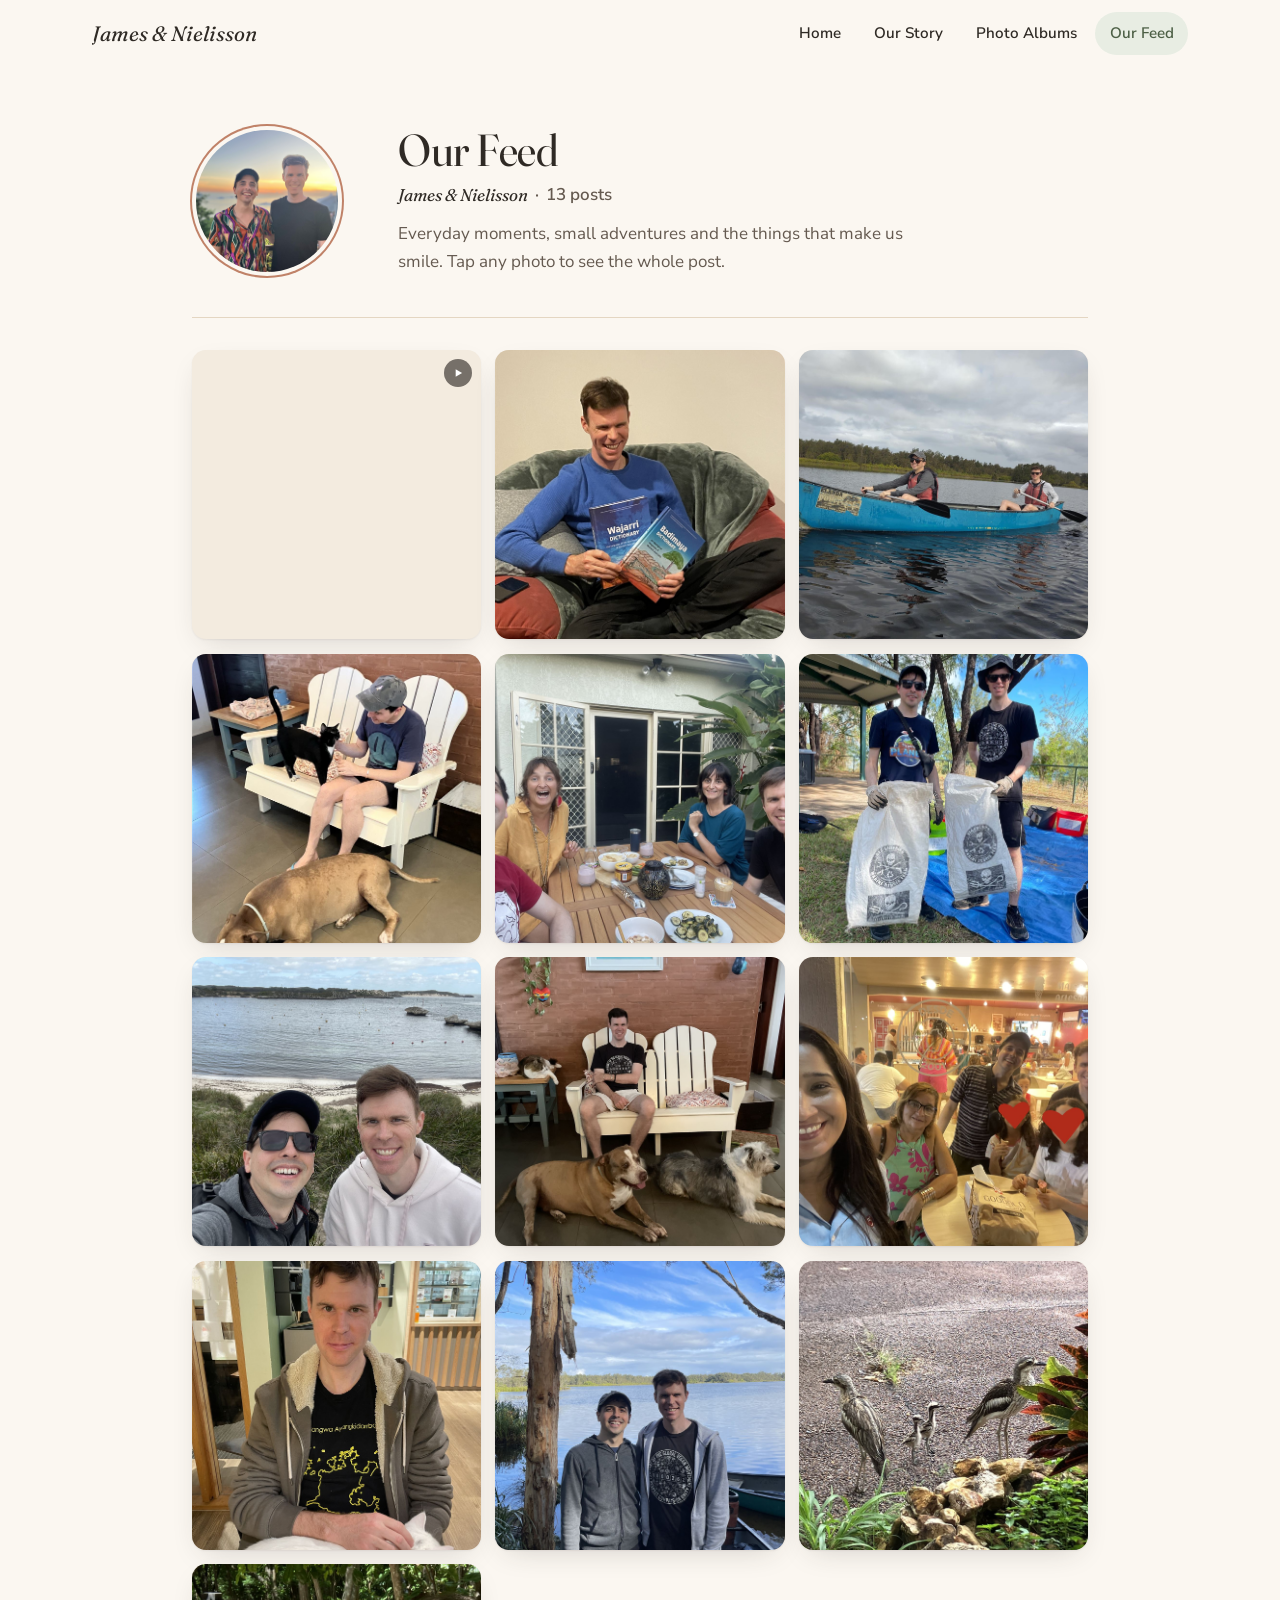
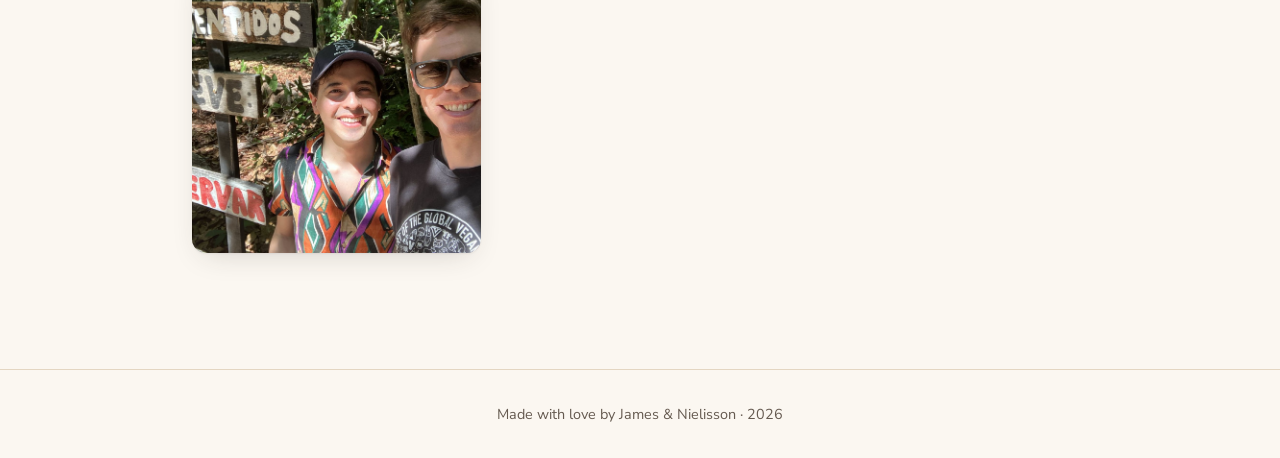
==== commit 5b2649c7: "feed now can have videos" ====
--- a/feed.html
+++ b/feed.html
@@ -28,7 +28,6 @@
         <li><a href="index.html#home" data-menu="home"></a></li>
         <li><a href="index.html#our-story" data-menu="story"></a></li>
         <li><a href="index.html#albums" data-menu="albums"></a></li>
-        <li><a href="index.html#more" data-menu="more"></a></li>
         <li><a href="feed.html" data-menu="feed" class="is-active" aria-current="page"></a></li>
       </ul>
     </nav>
@@ -67,6 +66,7 @@
     <div class="post-dialog__panel">
       <figure class="post-dialog__media" id="post-media">
         <img id="post-img" src="" alt="" draggable="false">
+        <video id="post-video" controls playsinline preload="metadata" hidden></video>
       </figure>
       <div class="post-dialog__body">
         <header class="post-dialog__header">
--- a/css/styles.css
+++ b/css/styles.css
@@ -298,7 +298,7 @@
   border-radius: 14px;
   box-shadow: 0 0 0 2px var(--clay);   /* same "story ring" as the Feed page */
 }
-.hero-peek__thumb img { width: 100%; height: 100%; object-fit: cover; border-radius: 11px; background: var(--sand); }
+.hero-peek__thumb img, .hero-peek__thumb video { display: block; width: 100%; height: 100%; object-fit: cover; border-radius: 11px; background: var(--sand); }
 .hero-peek__body { display: flex; flex-direction: column; gap: .15rem; flex: 1; min-width: 0; }
 .hero-peek__label {
   display: flex; align-items: center; gap: .45rem;
@@ -578,44 +578,7 @@
   .viewer__nav--next { right: calc(50% - 72px); }
 }
 
-/* ---------- 5. More about us ---------- */
-.more__grid {
-  display: grid;
-  grid-template-columns: repeat(auto-fill, minmax(min(100%, 290px), 1fr));
-  gap: clamp(1rem, 2.5vw, 1.5rem);
-}
-.more-card {
-  height: 100%;
-  padding: 1.75rem;
-  border: 1px solid var(--beige);
-  border-radius: var(--radius);
-  background: var(--white);
-  transition: border-color .3s, transform .3s var(--ease);
-}
-.more-card:hover { border-color: var(--sage); transform: translateY(-3px); }
-.more-card__icon {
-  display: grid; place-items: center;
-  width: 52px; height: 52px;
-  margin-bottom: 1.1rem;
-  border-radius: 50%;
-  background: #e8ede3;
-  color: var(--sage-dark);
-}
-.more-card:nth-child(3n+2) .more-card__icon { background: #f5e6de; color: var(--clay-dark); }
-.more-card:nth-child(3n+3) .more-card__icon { background: #f4ecd9; color: #7a5b22; }
-.more-card__title { font-size: 1.35rem; margin-bottom: .45rem; }
-.more-card__text { color: var(--muted); }
-.more-card__img {
-  width: 100%;
-  aspect-ratio: 16 / 9;
-  object-fit: cover;
-  margin-top: 1.25rem;
-  border-radius: 12px;
-  background: var(--sand);
-}
-
 /* ---------- 5b. Feed (Home preview + Feed page grid) ---------- */
-.feed-preview { padding-top: 0; }   /* follows "More About Us", which already leaves space */
 .feed-grid {
   display: grid;
   grid-template-columns: repeat(3, 1fr);
@@ -637,8 +600,16 @@
   box-shadow: var(--shadow);
   cursor: pointer;
 }
-.feed-tile img { width: 100%; height: 100%; object-fit: cover; transition: transform .6s var(--ease); }
-.feed-tile:hover img, .feed-tile:focus-visible img { transform: scale(1.06); }
+.feed-tile img, .feed-tile video { display: block; width: 100%; height: 100%; object-fit: cover; transition: transform .6s var(--ease); }
+.feed-tile:hover :is(img, video), .feed-tile:focus-visible :is(img, video) { transform: scale(1.06); }
+.feed-tile__play {
+  position: absolute; top: .55rem; right: .55rem;
+  display: grid; place-items: center;
+  width: 28px; height: 28px;
+  border-radius: 50%;
+  color: var(--white);
+  background: rgba(35, 31, 27, .6);
+}
 .feed-tile__overlay {
   position: absolute; inset: 0;
   display: flex; flex-direction: column; justify-content: flex-end; gap: .2rem;
@@ -730,6 +701,8 @@
   transition: opacity .2s ease;
 }
 .post-dialog__media img.is-loading { opacity: 0; }
+.post-dialog__media video { width: 100%; max-height: calc(100dvh - 2rem); }
+.post-dialog__media [hidden] { display: none; }
 .post-dialog__body { display: flex; flex-direction: column; min-height: 0; }
 .post-dialog__header {
   display: flex; align-items: center; gap: .75rem;
@@ -757,7 +730,7 @@
   .post-dialog__body { display: contents; }
   .post-dialog__header { order: -1; }
   .post-dialog__text { min-height: 0; }
-  .post-dialog__media img { max-height: 62dvh; }
+  .post-dialog__media img, .post-dialog__media video { max-height: 62dvh; }
 }
 
 /* ---------- 6. Closing ---------- */
